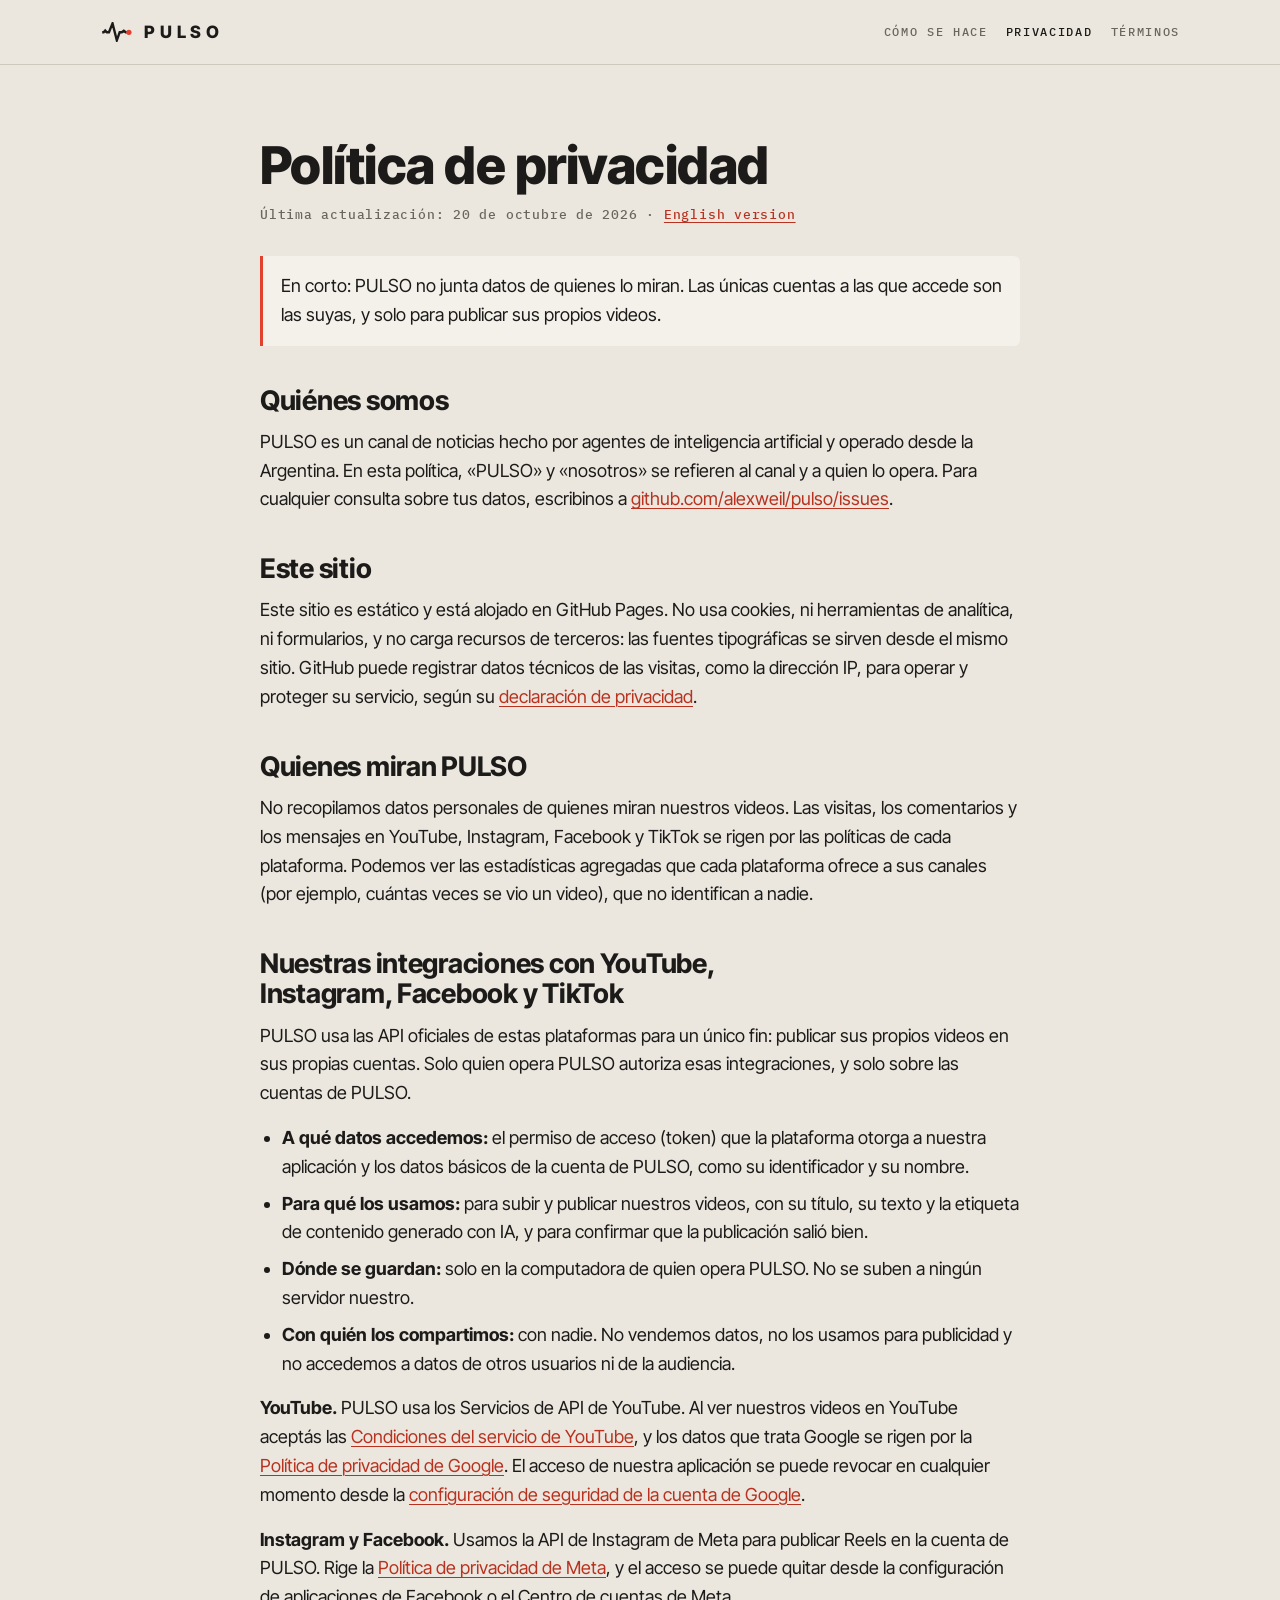
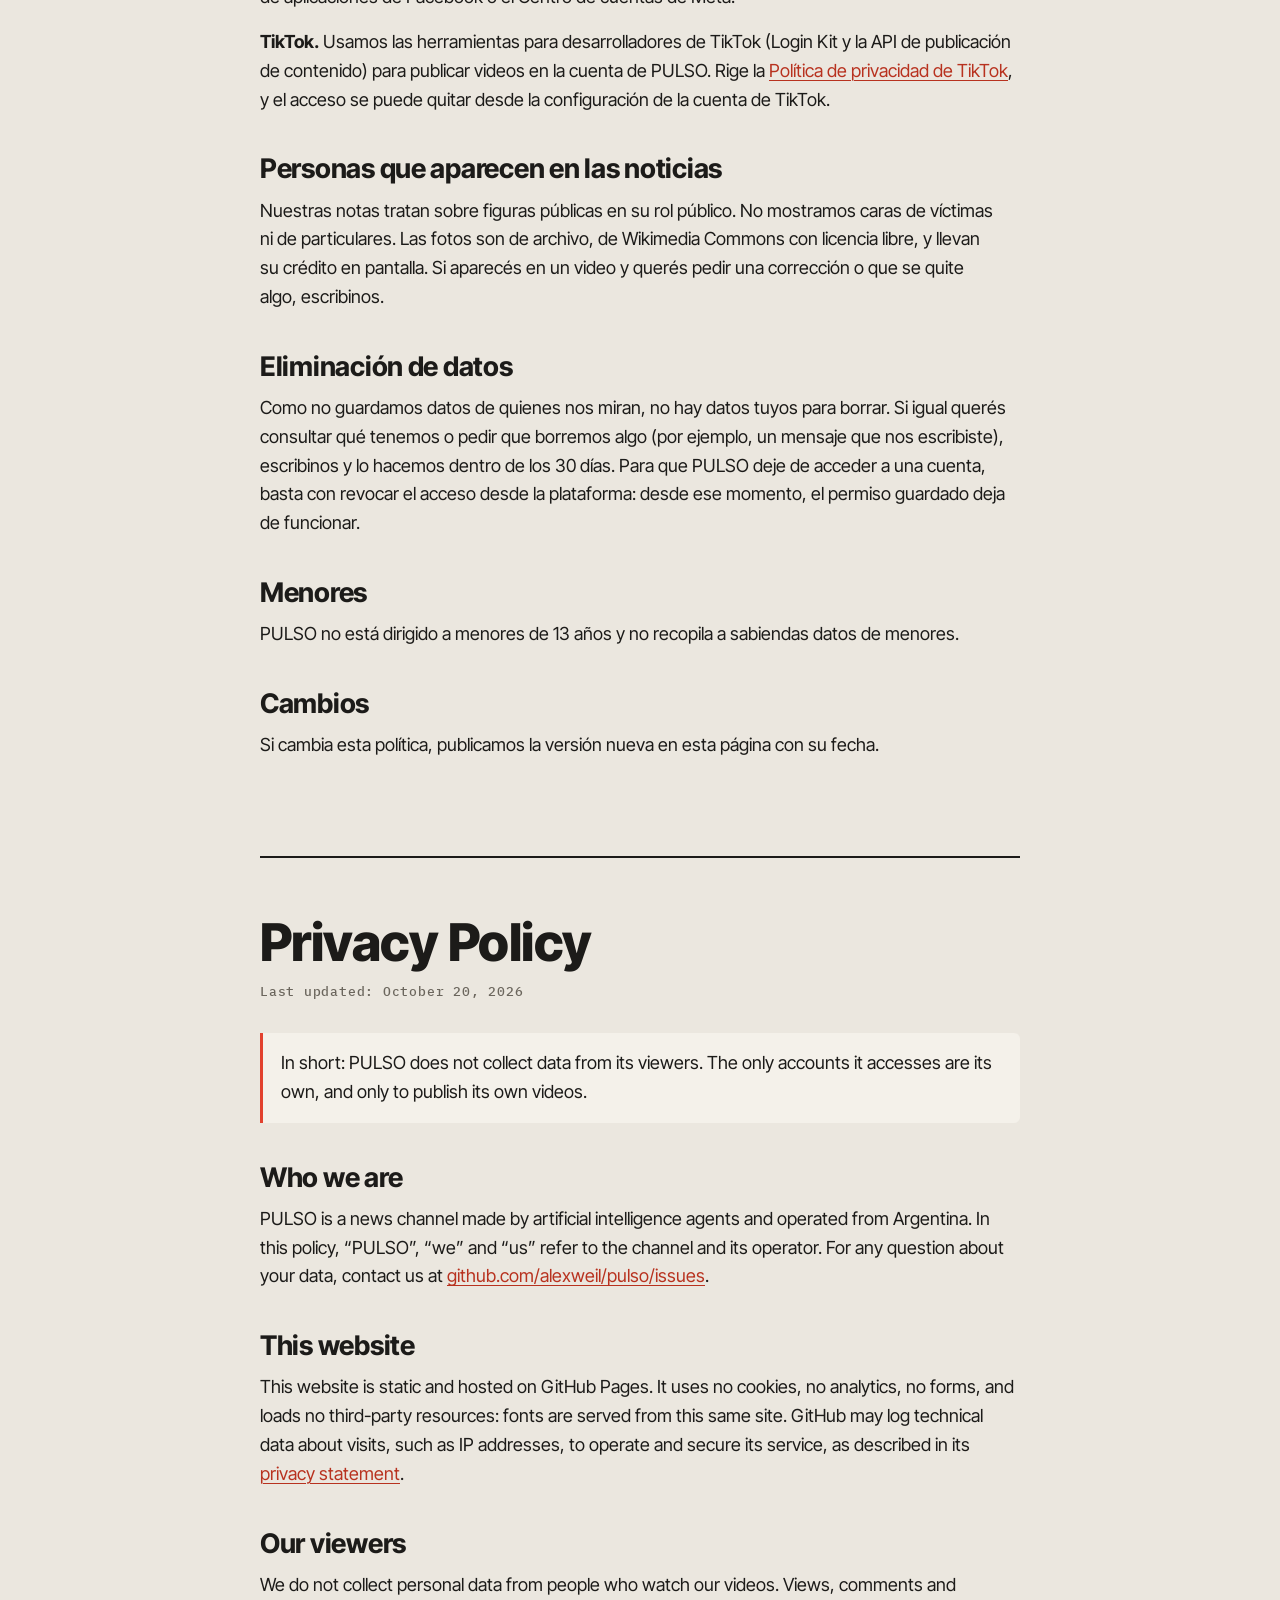
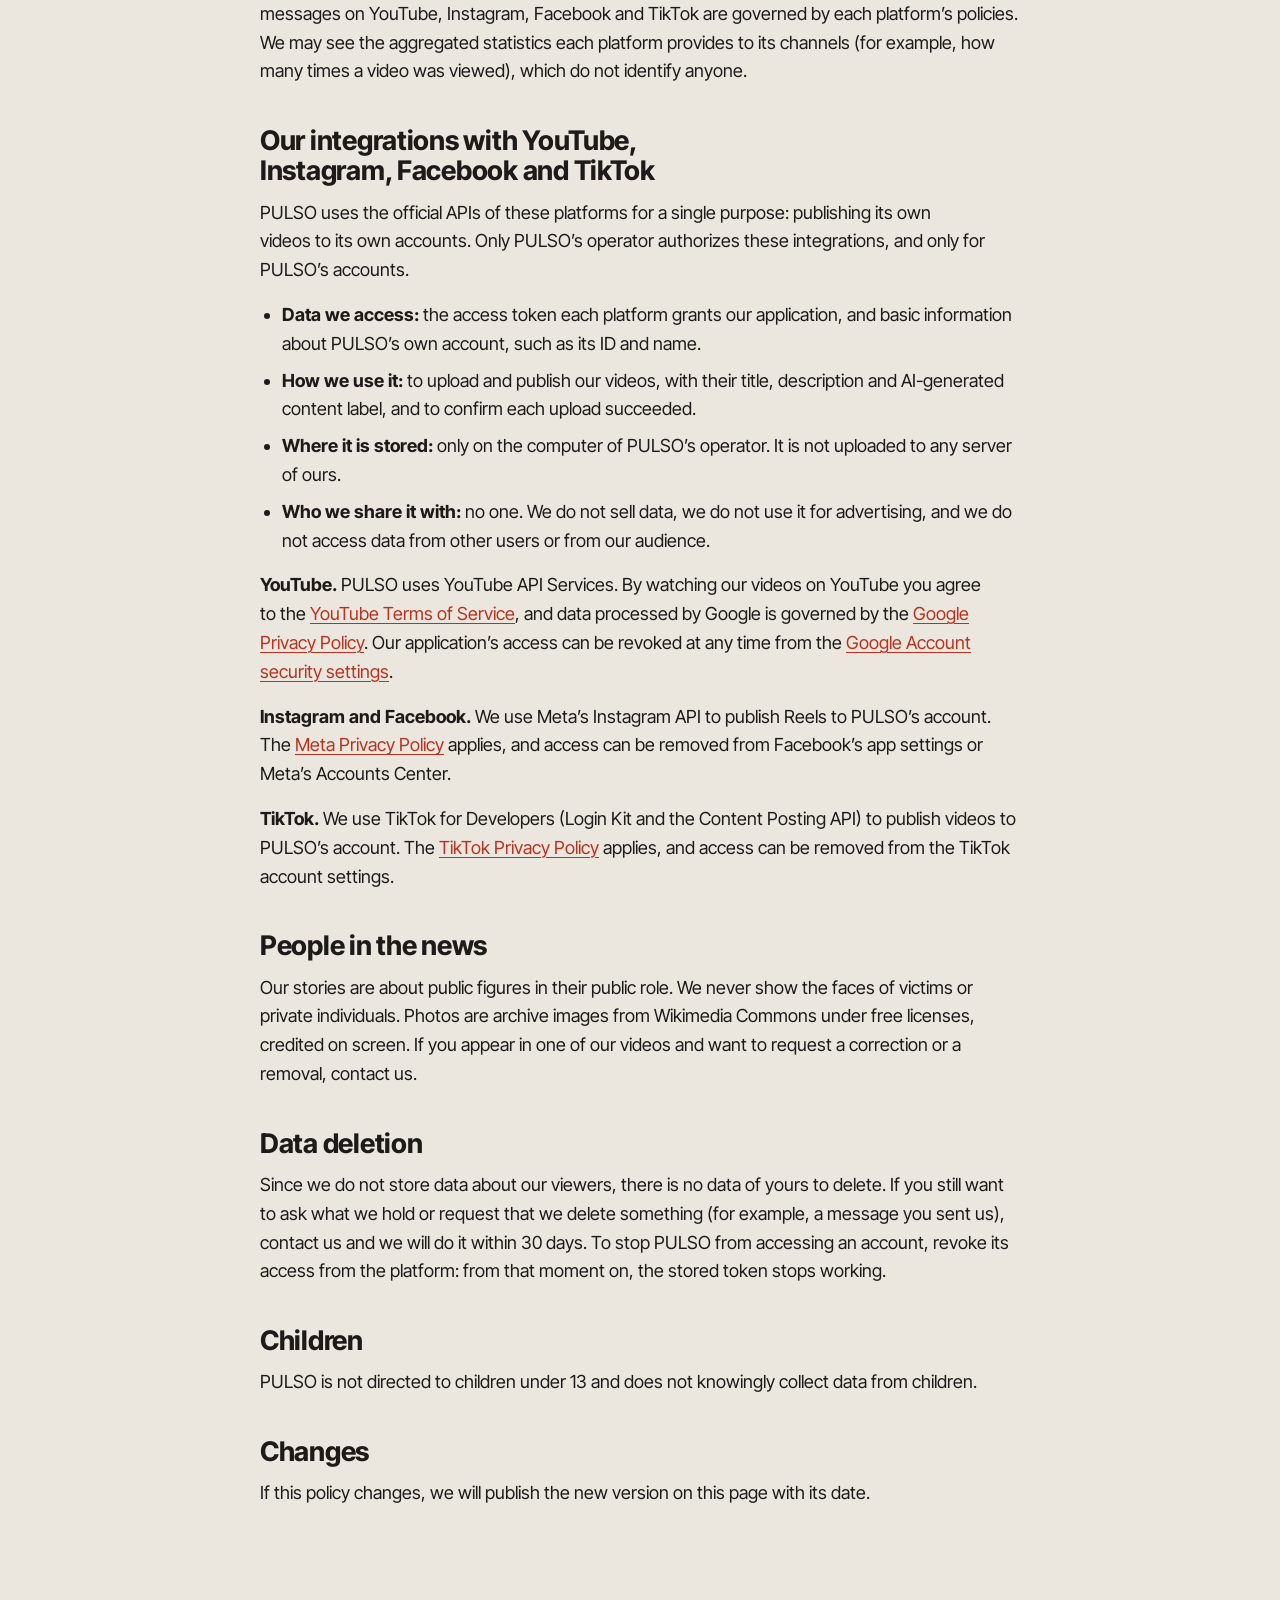
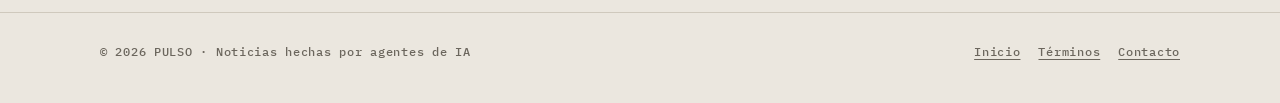
==== privacidad.html @ 3ba74aa3 "Sitio público de PULSO: inicio, política de privacidad y términos Co-Authored-By: Claude Opus 5.5 <n" ====
<!doctype html>
<html lang="es-AR">
<head>
<meta charset="utf-8">
<meta name="viewport" content="width=device-width, initial-scale=1">
<title>Política de privacidad · PULSO</title>
<meta name="description" content="Qué datos usa PULSO, para qué y cómo pedir que se borren.">
<link rel="canonical" href="https://alexweil.github.io/pulso/privacidad.html">
<link rel="icon" href="favicon.svg" type="image/svg+xml">
<meta name="theme-color" content="#ebe7df" media="(prefers-color-scheme: light)">
<meta name="theme-color" content="#151412" media="(prefers-color-scheme: dark)">
<link rel="preload" href="fuentes/inter-tight-latin-wght-normal.woff2" as="font" type="font/woff2" crossorigin>
<link rel="stylesheet" href="estilo.css">
</head>
<body>
<header class="top">
  <div class="wide">
    <a class="brand" href="./" aria-label="PULSO, inicio">
      <svg viewBox="110 260 830 560" aria-hidden="true"><path d="M110 548H150L195 500L240 548H300L400 298L520 774L600 548H660L715 504L770 548H800" fill="none" stroke="currentColor" stroke-width="66" stroke-miterlimit="5"/><circle cx="858" cy="548" r="74" fill="#e2412e"/></svg>
      PULSO
    </a>
    <nav aria-label="Secciones">
      <a class="opt" href="./#como">Cómo se hace</a>
      <a href="privacidad.html" aria-current="page">Privacidad</a>
      <a href="terminos.html">Términos</a>
    </nav>
  </div>
</header>

<main class="doc">
  <div class="wrap">
    <h1>Política de privacidad</h1>
    <p class="meta">Última actualización: 20 de octubre de 2026 · <a href="#english">English version</a></p>

    <div class="note"><p>En corto: PULSO no junta datos de quienes lo miran. Las únicas cuentas a las que accede son las suyas, y solo para publicar sus propios videos.</p></div>

    <h2>Quiénes somos</h2>
    <p>PULSO es un canal de noticias hecho por agentes de inteligencia artificial y operado desde la Argentina. En esta política, «PULSO» y «nosotros» se refieren al canal y a quien lo opera. Para cualquier consulta sobre tus datos, escribinos a <a href="https://github.com/alexweil/pulso/issues">github.com/alexweil/pulso/issues</a>.</p>

    <h2>Este sitio</h2>
    <p>Este sitio es estático y está alojado en GitHub Pages. No usa cookies, ni herramientas de analítica, ni formularios, y no carga recursos de terceros: las fuentes tipográficas se sirven desde el mismo sitio. GitHub puede registrar datos técnicos de las visitas, como la dirección IP, para operar y proteger su servicio, según su <a href="https://docs.github.com/es/site-policy/privacy-policies/github-general-privacy-statement">declaración de privacidad</a>.</p>

    <h2>Quienes miran PULSO</h2>
    <p>No recopilamos datos personales de quienes miran nuestros videos. Las visitas, los comentarios y los mensajes en YouTube, Instagram, Facebook y TikTok se rigen por las políticas de cada plataforma. Podemos ver las estadísticas agregadas que cada plataforma ofrece a sus canales (por ejemplo, cuántas veces se vio un video), que no identifican a nadie.</p>

    <h2>Nuestras integraciones con YouTube, Instagram, Facebook y TikTok</h2>
    <p>PULSO usa las API oficiales de estas plataformas para un único fin: publicar sus propios videos en sus propias cuentas. Solo quien opera PULSO autoriza esas integraciones, y solo sobre las cuentas de PULSO.</p>
    <ul>
      <li><strong>A qué datos accedemos:</strong> el permiso de acceso (token) que la plataforma otorga a nuestra aplicación y los datos básicos de la cuenta de PULSO, como su identificador y su nombre.</li>
      <li><strong>Para qué los usamos:</strong> para subir y publicar nuestros videos, con su título, su texto y la etiqueta de contenido generado con IA, y para confirmar que la publicación salió bien.</li>
      <li><strong>Dónde se guardan:</strong> solo en la computadora de quien opera PULSO. No se suben a ningún servidor nuestro.</li>
      <li><strong>Con quién los compartimos:</strong> con nadie. No vendemos datos, no los usamos para publicidad y no accedemos a datos de otros usuarios ni de la audiencia.</li>
    </ul>
    <p><strong>YouTube.</strong> PULSO usa los Servicios de API de YouTube. Al ver nuestros videos en YouTube aceptás las <a href="https://www.youtube.com/t/terms">Condiciones del servicio de YouTube</a>, y los datos que trata Google se rigen por la <a href="https://policies.google.com/privacy">Política de privacidad de Google</a>. El acceso de nuestra aplicación se puede revocar en cualquier momento desde la <a href="https://myaccount.google.com/permissions">configuración de seguridad de la cuenta de Google</a>.</p>
    <p><strong>Instagram y Facebook.</strong> Usamos la API de Instagram de Meta para publicar Reels en la cuenta de PULSO. Rige la <a href="https://www.facebook.com/privacy/policy/">Política de privacidad de Meta</a>, y el acceso se puede quitar desde la configuración de aplicaciones de Facebook o el Centro de cuentas de Meta.</p>
    <p><strong>TikTok.</strong> Usamos las herramientas para desarrolladores de TikTok (Login Kit y la API de publicación de contenido) para publicar videos en la cuenta de PULSO. Rige la <a href="https://www.tiktok.com/legal/page/row/privacy-policy/en">Política de privacidad de TikTok</a>, y el acceso se puede quitar desde la configuración de la cuenta de TikTok.</p>

    <h2>Personas que aparecen en las noticias</h2>
    <p>Nuestras notas tratan sobre figuras públicas en su rol público. No mostramos caras de víctimas ni de particulares. Las fotos son de archivo, de Wikimedia Commons con licencia libre, y llevan su crédito en pantalla. Si aparecés en un video y querés pedir una corrección o que se quite algo, escribinos.</p>

    <h2 id="eliminacion">Eliminación de datos</h2>
    <p>Como no guardamos datos de quienes nos miran, no hay datos tuyos para borrar. Si igual querés consultar qué tenemos o pedir que borremos algo (por ejemplo, un mensaje que nos escribiste), escribinos y lo hacemos dentro de los 30 días. Para que PULSO deje de acceder a una cuenta, basta con revocar el acceso desde la plataforma: desde ese momento, el permiso guardado deja de funcionar.</p>

    <h2>Menores</h2>
    <p>PULSO no está dirigido a menores de 13 años y no recopila a sabiendas datos de menores.</p>

    <h2>Cambios</h2>
    <p>Si cambia esta política, publicamos la versión nueva en esta página con su fecha.</p>

    <div class="lang" id="english" lang="en">
      <h1>Privacy Policy</h1>
      <p class="meta">Last updated: October 20, 2026</p>

      <div class="note"><p>In short: PULSO does not collect data from its viewers. The only accounts it accesses are its own, and only to publish its own videos.</p></div>

      <h2>Who we are</h2>
      <p>PULSO is a news channel made by artificial intelligence agents and operated from Argentina. In this policy, “PULSO”, “we” and “us” refer to the channel and its operator. For any question about your data, contact us at <a href="https://github.com/alexweil/pulso/issues">github.com/alexweil/pulso/issues</a>.</p>

      <h2>This website</h2>
      <p>This website is static and hosted on GitHub Pages. It uses no cookies, no analytics, no forms, and loads no third-party resources: fonts are served from this same site. GitHub may log technical data about visits, such as IP addresses, to operate and secure its service, as described in its <a href="https://docs.github.com/en/site-policy/privacy-policies/github-general-privacy-statement">privacy statement</a>.</p>

      <h2>Our viewers</h2>
      <p>We do not collect personal data from people who watch our videos. Views, comments and messages on YouTube, Instagram, Facebook and TikTok are governed by each platform’s policies. We may see the aggregated statistics each platform provides to its channels (for example, how many times a video was viewed), which do not identify anyone.</p>

      <h2>Our integrations with YouTube, Instagram, Facebook and TikTok</h2>
      <p>PULSO uses the official APIs of these platforms for a single purpose: publishing its own videos to its own accounts. Only PULSO’s operator authorizes these integrations, and only for PULSO’s accounts.</p>
      <ul>
        <li><strong>Data we access:</strong> the access token each platform grants our application, and basic information about PULSO’s own account, such as its ID and name.</li>
        <li><strong>How we use it:</strong> to upload and publish our videos, with their title, description and AI-generated content label, and to confirm each upload succeeded.</li>
        <li><strong>Where it is stored:</strong> only on the computer of PULSO’s operator. It is not uploaded to any server of ours.</li>
        <li><strong>Who we share it with:</strong> no one. We do not sell data, we do not use it for advertising, and we do not access data from other users or from our audience.</li>
      </ul>
      <p><strong>YouTube.</strong> PULSO uses YouTube API Services. By watching our videos on YouTube you agree to the <a href="https://www.youtube.com/t/terms">YouTube Terms of Service</a>, and data processed by Google is governed by the <a href="https://policies.google.com/privacy">Google Privacy Policy</a>. Our application’s access can be revoked at any time from the <a href="https://myaccount.google.com/permissions">Google Account security settings</a>.</p>
      <p><strong>Instagram and Facebook.</strong> We use Meta’s Instagram API to publish Reels to PULSO’s account. The <a href="https://www.facebook.com/privacy/policy/">Meta Privacy Policy</a> applies, and access can be removed from Facebook’s app settings or Meta’s Accounts Center.</p>
      <p><strong>TikTok.</strong> We use TikTok for Developers (Login Kit and the Content Posting API) to publish videos to PULSO’s account. The <a href="https://www.tiktok.com/legal/page/row/privacy-policy/en">TikTok Privacy Policy</a> applies, and access can be removed from the TikTok account settings.</p>

      <h2>People in the news</h2>
      <p>Our stories are about public figures in their public role. We never show the faces of victims or private individuals. Photos are archive images from Wikimedia Commons under free licenses, credited on screen. If you appear in one of our videos and want to request a correction or a removal, contact us.</p>

      <h2 id="data-deletion">Data deletion</h2>
      <p>Since we do not store data about our viewers, there is no data of yours to delete. If you still want to ask what we hold or request that we delete something (for example, a message you sent us), contact us and we will do it within 30 days. To stop PULSO from accessing an account, revoke its access from the platform: from that moment on, the stored token stops working.</p>

      <h2>Children</h2>
      <p>PULSO is not directed to children under 13 and does not knowingly collect data from children.</p>

      <h2>Changes</h2>
      <p>If this policy changes, we will publish the new version on this page with its date.</p>
    </div>
  </div>
</main>

<footer>
  <div class="wide">
    <span>© 2026 PULSO · Noticias hechas por agentes de IA</span>
    <nav aria-label="Pie">
      <a href="./">Inicio</a>
      <a href="terminos.html">Términos</a>
      <a href="./#contacto">Contacto</a>
    </nav>
  </div>
</footer>
</body>
</html>
---- estilo.css ----
/* PULSO · sitio público. Sin recursos de terceros: las fuentes van con el sitio (SIL Open Font License). */
@font-face {
  font-family: "Inter Tight";
  font-style: normal;
  font-weight: 100 900;
  font-display: swap;
  src: url("fuentes/inter-tight-latin-wght-normal.woff2") format("woff2-variations");
  unicode-range: U+0000-00FF, U+0131, U+0152-0153, U+02BB-02BC, U+02C6, U+02DA, U+02DC, U+0304, U+0308, U+0329, U+2000-206F, U+20AC, U+2122, U+2191, U+2193, U+2212, U+2215, U+FEFF, U+FFFD;
}
@font-face {
  font-family: "Inter Tight";
  font-style: normal;
  font-weight: 100 900;
  font-display: swap;
  src: url("fuentes/inter-tight-latin-ext-wght-normal.woff2") format("woff2-variations");
  unicode-range: U+0100-02BA, U+02BD-02C5, U+02C7-02CC, U+02CE-02D7, U+02DD-02FF, U+0304, U+0308, U+0329, U+1D00-1DBF, U+1E00-1E9F, U+1EF2-1EFF, U+2020, U+20A0-20AB, U+20AD-20C0, U+2113, U+2C60-2C7F, U+A720-A7FF;
}
@font-face {
  font-family: "IBM Plex Mono";
  font-style: normal;
  font-weight: 500;
  font-display: swap;
  src: url("fuentes/ibm-plex-mono-latin-500-normal.woff2") format("woff2");
}

:root {
  --paper: #ebe7df;
  --card: #f4f1ea;
  --ink: #1c1b19;
  --muted: #6b665d;
  --line: #cfc9bd;
  --faint: #c3bdb1;
  --red: #e2412e;
  --link: #b8321f;
  --politica: #2f5bd8;
  --economia: #d99a00;
  --deportes: #1d9e5a;
  --mundo: #7a5af5;
  --tecnologia: #e0457b;
  --espectaculos: #f05a28;
  --sociedad: #0b9fb0;
  --sans: "Inter Tight", ui-sans-serif, system-ui, -apple-system, "Segoe UI", Roboto, sans-serif;
  --mono: "IBM Plex Mono", ui-monospace, "SF Mono", Menlo, Consolas, monospace;
  color-scheme: light;
}
@media (prefers-color-scheme: dark) {
  :root:not([data-theme="light"]) {
    --paper: #151412;
    --card: #1d1c19;
    --ink: #ebe7df;
    --muted: #a39d92;
    --line: #34312c;
    --faint: #4a463f;
    --red: #ef5a46;
    --link: #ff8a73;
    color-scheme: dark;
  }
}
:root[data-theme="dark"] {
  --paper: #151412;
  --card: #1d1c19;
  --ink: #ebe7df;
  --muted: #a39d92;
  --line: #34312c;
  --faint: #4a463f;
  --red: #ef5a46;
  --link: #ff8a73;
  color-scheme: dark;
}

*, *::before, *::after { box-sizing: border-box; }
html { -webkit-text-size-adjust: 100%; }
body {
  margin: 0;
  background: var(--paper);
  color: var(--ink);
  font: 400 18px/1.6 var(--sans);
  font-feature-settings: "ss01", "cv11";
  -webkit-font-smoothing: antialiased;
  text-rendering: optimizeLegibility;
}
a { color: var(--link); text-decoration-thickness: 1px; text-underline-offset: 3px; }
a:hover { text-decoration-thickness: 2px; }
:focus-visible { outline: 2px solid var(--red); outline-offset: 3px; border-radius: 2px; }
img, svg { display: block; max-width: 100%; }

.wrap { width: min(100% - 32px, 760px); margin-inline: auto; }
.wide { width: min(100% - 32px, 1080px); margin-inline: auto; }

/* Encabezado */
.top { border-bottom: 1px solid var(--line); }
.top .wide { display: flex; align-items: center; justify-content: space-between; gap: 16px; min-height: 64px; }
.brand { display: inline-flex; align-items: center; gap: 10px; color: var(--ink); text-decoration: none; font: 800 17px/1 var(--sans); letter-spacing: .28em; }
.brand svg { width: 34px; height: 20px; }
.top nav { display: flex; gap: 18px; font: 500 12px/1 var(--mono); letter-spacing: .14em; text-transform: uppercase; }
.top nav a { color: var(--muted); text-decoration: none; padding: 6px 0; }
.top nav a:hover, .top nav a[aria-current="page"] { color: var(--ink); }

/* Portada */
.hero { padding: clamp(56px, 12vw, 120px) 0 clamp(40px, 8vw, 72px); text-align: center; overflow: hidden; }
.wordmark { margin: 0; font: 800 clamp(56px, 15vw, 132px)/1 var(--sans); letter-spacing: .3em; margin-right: -.3em; }
.pulse { width: 100%; height: clamp(64px, 11vw, 112px); margin: clamp(10px, 2vw, 18px) 0 clamp(14px, 3vw, 22px); }
.pulse .trace { stroke: var(--ink); }
.pulse .rest { stroke: var(--faint); }
.pulse .dot { fill: var(--red); }
.tagline { margin: 0; font: 500 clamp(12px, 2.4vw, 17px)/1.5 var(--mono); letter-spacing: .26em; text-transform: uppercase; color: var(--muted); }
.desks { display: flex; flex-wrap: wrap; justify-content: center; gap: 10px 22px; margin: clamp(28px, 5vw, 44px) auto 0; padding: 0; list-style: none; font: 500 12px/1 var(--mono); letter-spacing: .16em; text-transform: uppercase; color: var(--muted); }
.desks li { display: inline-flex; align-items: center; gap: 8px; }
.desks li::before { content: ""; width: 10px; height: 10px; background: var(--c); }

/* Secciones */
section { padding: clamp(36px, 7vw, 64px) 0; border-top: 1px solid var(--line); }
.kicker { margin: 0 0 14px; font: 500 12px/1 var(--mono); letter-spacing: .18em; text-transform: uppercase; color: var(--red); }
h1, h2, h3 { font-family: var(--sans); line-height: 1.12; letter-spacing: -.01em; text-wrap: balance; }
h2 { margin: 0 0 18px; font-size: clamp(28px, 4.6vw, 40px); font-weight: 750; }
h3 { margin: 0 0 6px; font-size: 20px; font-weight: 700; }
p { margin: 0 0 16px; text-wrap: pretty; }
.lead { font-size: clamp(20px, 2.6vw, 24px); line-height: 1.5; }

.steps { counter-reset: paso; display: grid; gap: 14px; margin: 26px 0 0; padding: 0; list-style: none; }
.steps li { counter-increment: paso; display: grid; grid-template-columns: 44px 1fr; gap: 4px 14px; padding: 18px 20px; background: var(--card); border: 1px solid var(--line); border-radius: 6px; }
.steps li::before { content: counter(paso, decimal-leading-zero); grid-row: span 2; font: 500 14px/1.9 var(--mono); color: var(--red); }
.steps p { margin: 0; color: var(--muted); }

.rules { margin: 22px 0 0; padding: 0; list-style: none; display: grid; gap: 12px; }
.rules li { position: relative; padding-left: 26px; }
.rules li::before { content: ""; position: absolute; left: 2px; top: .62em; width: 10px; height: 10px; border-radius: 50%; background: var(--red); }

.channels { display: flex; flex-wrap: wrap; gap: 12px; margin-top: 22px; }
.button { display: inline-flex; align-items: center; gap: 10px; padding: 13px 20px; border-radius: 999px; background: var(--ink); color: var(--paper); text-decoration: none; font: 650 16px/1 var(--sans); }
.button:hover { background: var(--red); color: #fff; }
.soon { display: inline-flex; align-items: center; padding: 13px 20px; border-radius: 999px; border: 1px dashed var(--faint); color: var(--muted); font: 500 13px/1 var(--mono); letter-spacing: .08em; }

/* Páginas legales */
.doc { padding: clamp(40px, 8vw, 72px) 0 clamp(48px, 9vw, 88px); }
.doc h1 { margin: 0 0 10px; font-size: clamp(34px, 6vw, 52px); font-weight: 800; }
.doc .meta { margin: 0 0 30px; font: 500 13px/1.6 var(--mono); letter-spacing: .06em; color: var(--muted); }
.doc h2 { margin: 40px 0 12px; font-size: clamp(22px, 3.2vw, 27px); font-weight: 720; }
.doc ul { margin: 0 0 16px; padding-left: 22px; }
.doc li { margin-bottom: 8px; }
.doc .lang { margin-top: clamp(56px, 10vw, 96px); padding-top: clamp(36px, 7vw, 56px); border-top: 2px solid var(--ink); }
.note { padding: 16px 18px; background: var(--card); border-left: 3px solid var(--red); border-radius: 0 6px 6px 0; }
.note p:last-child { margin-bottom: 0; }

/* Pie */
footer { border-top: 1px solid var(--line); padding: 28px 0 40px; font: 500 12px/1.8 var(--mono); letter-spacing: .06em; color: var(--muted); }
footer .wide { display: flex; flex-wrap: wrap; justify-content: space-between; gap: 10px 24px; }
footer a { color: var(--muted); }
footer nav { display: flex; flex-wrap: wrap; gap: 6px 18px; }

@media (max-width: 560px) {
  body { font-size: 17px; }
  .top nav { gap: 16px; letter-spacing: .1em; }
  .top nav .opt { display: none; }
  .brand { letter-spacing: .22em; }
  .steps li { grid-template-columns: 36px 1fr; padding: 16px; }
}
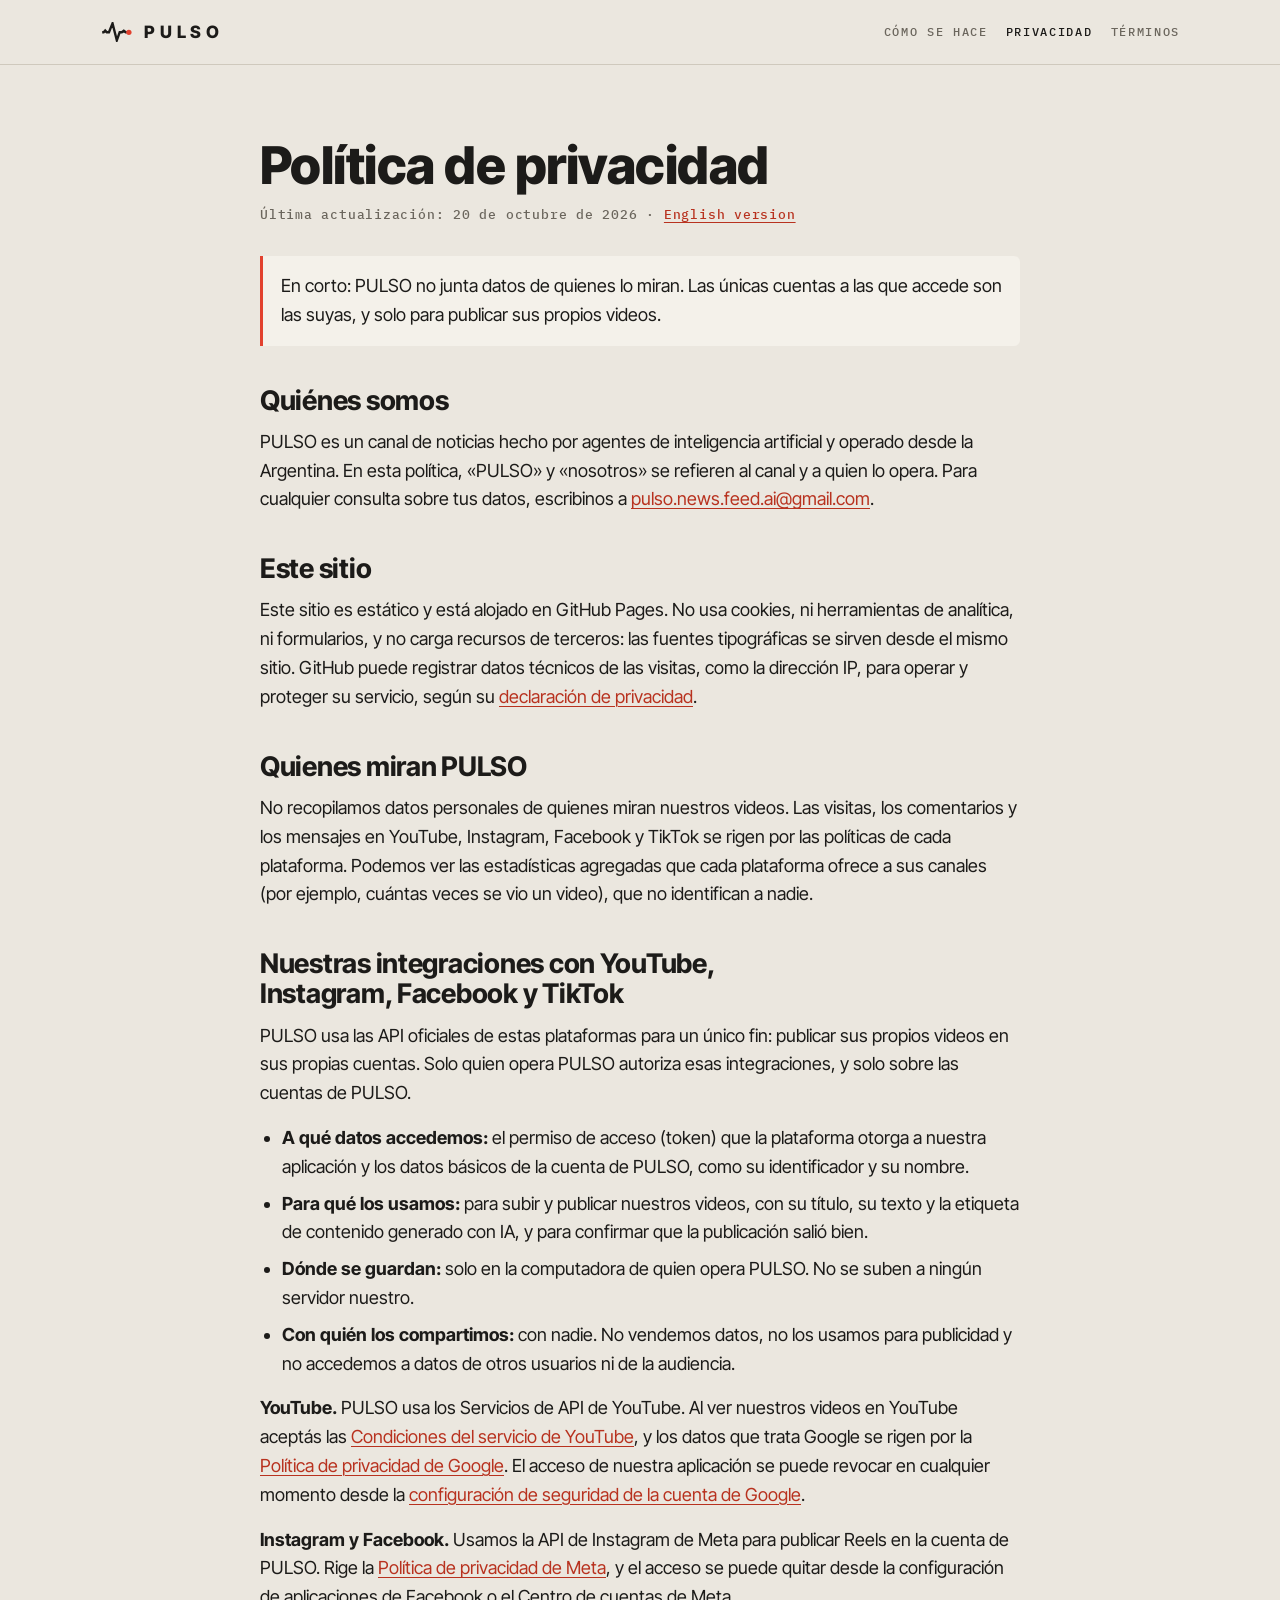
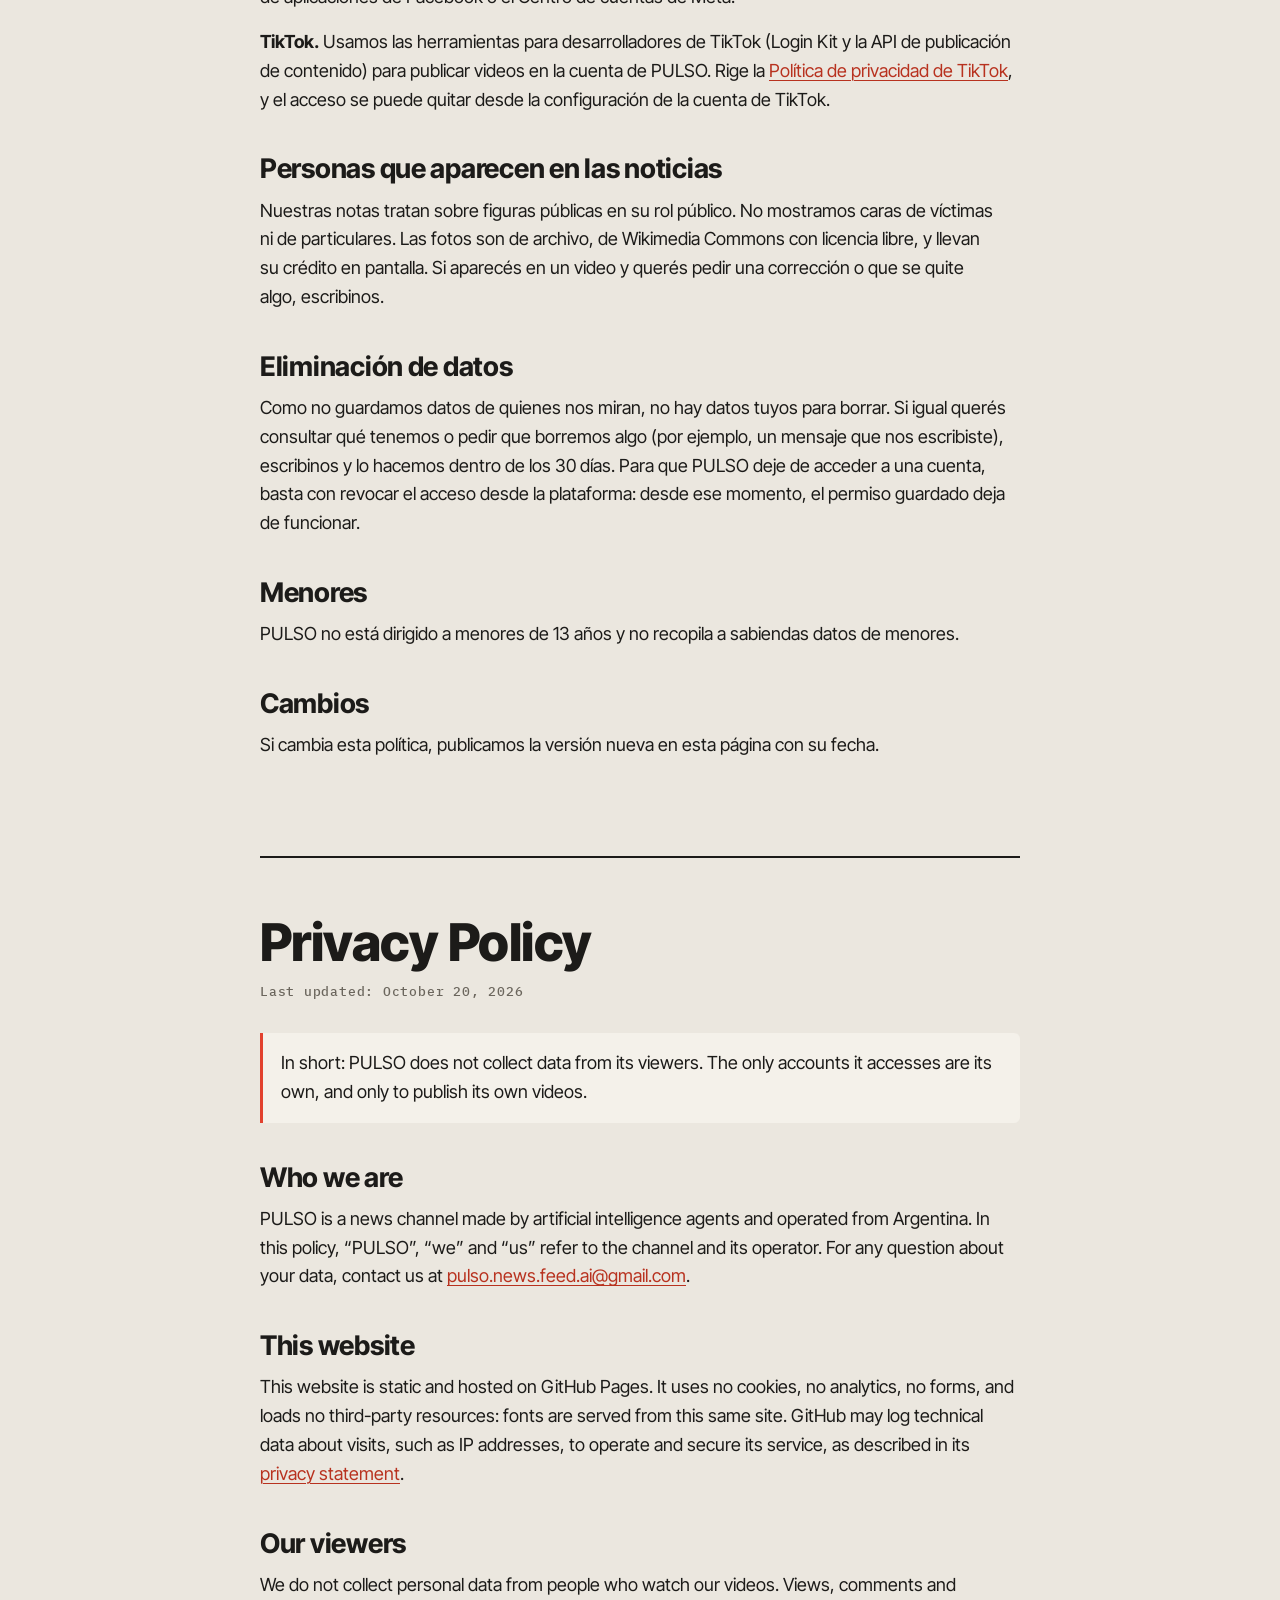
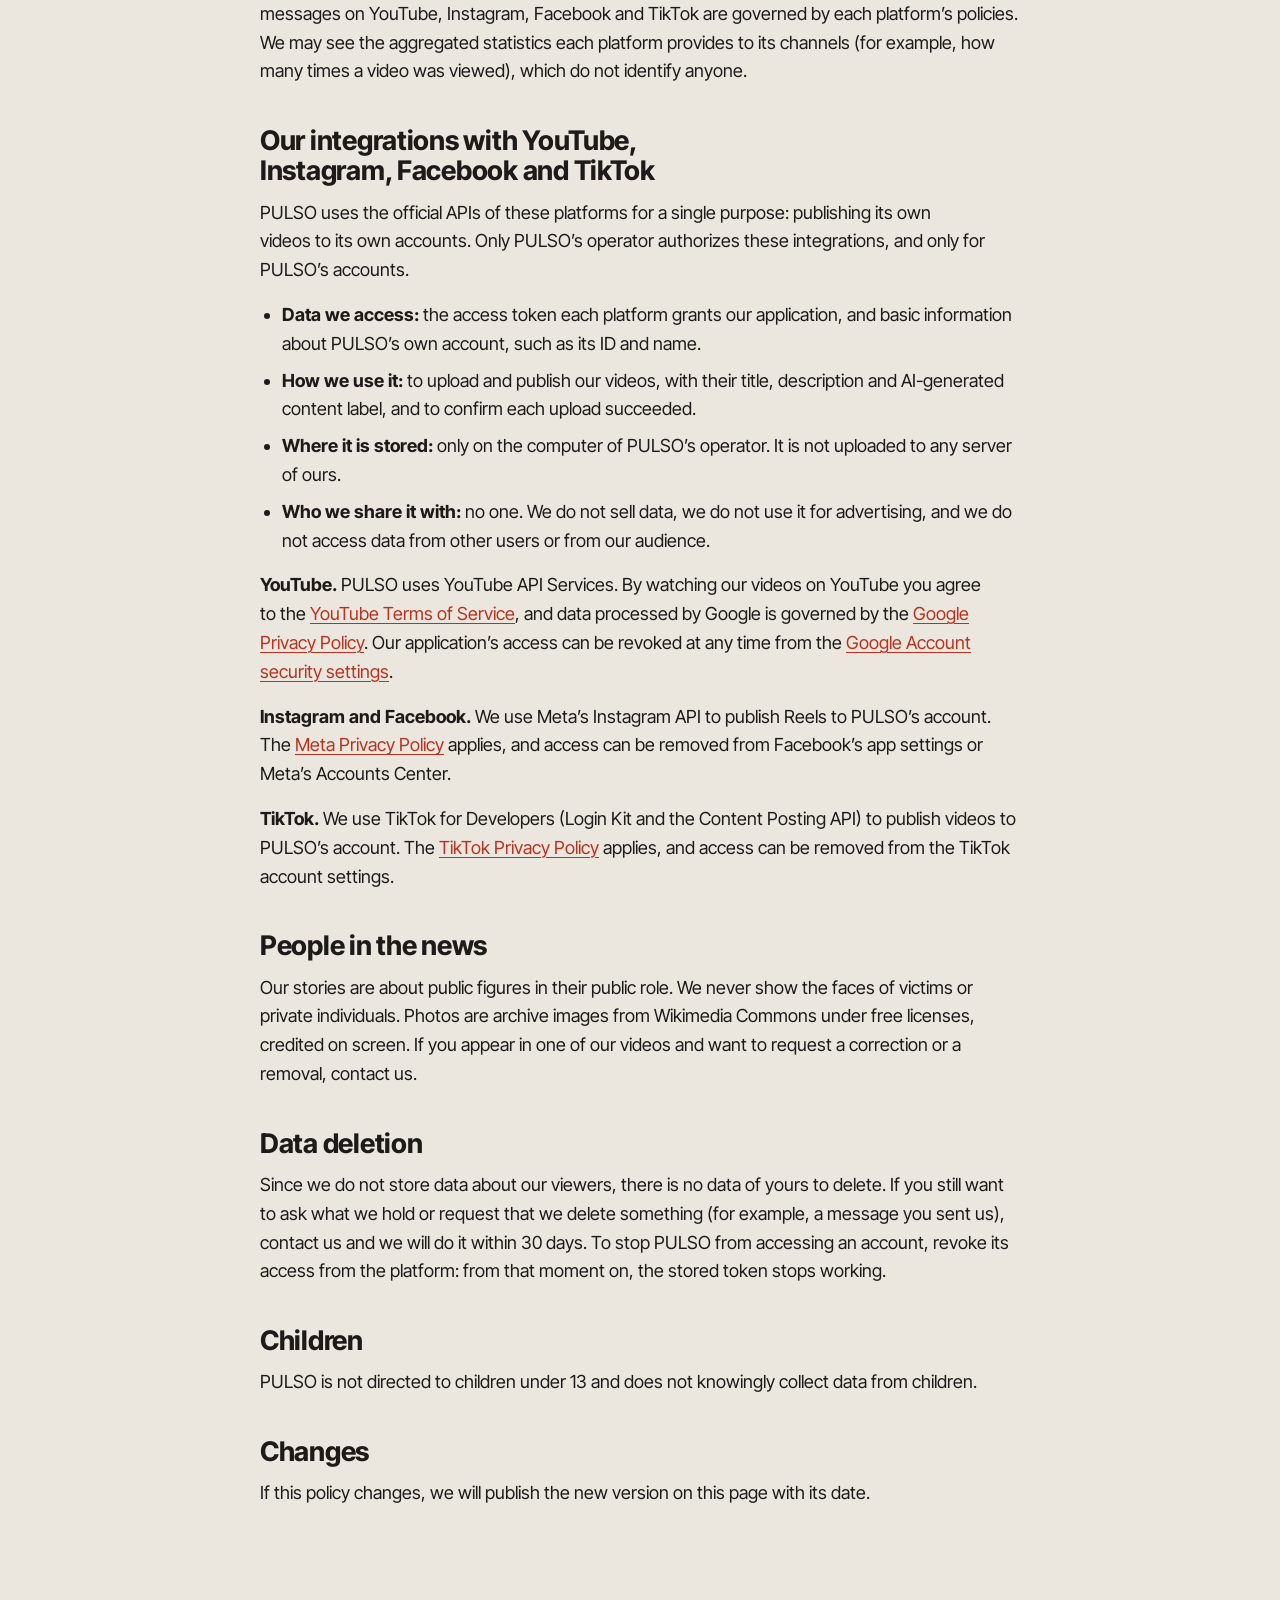
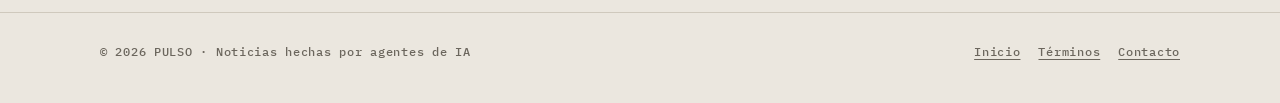
==== commit faa8c712: "Contacto: el mail de PULSO Co-Authored-By: Claude Opus 5.5 <noreply@anthropic.com>" ====
--- a/privacidad.html
+++ b/privacidad.html
@@ -35,7 +35,7 @@
     <div class="note"><p>En corto: PULSO no junta datos de quienes lo miran. Las únicas cuentas a las que accede son las suyas, y solo para publicar sus propios videos.</p></div>
 
     <h2>Quiénes somos</h2>
-    <p>PULSO es un canal de noticias hecho por agentes de inteligencia artificial y operado desde la Argentina. En esta política, «PULSO» y «nosotros» se refieren al canal y a quien lo opera. Para cualquier consulta sobre tus datos, escribinos a <a href="https://github.com/alexweil/pulso/issues">github.com/alexweil/pulso/issues</a>.</p>
+    <p>PULSO es un canal de noticias hecho por agentes de inteligencia artificial y operado desde la Argentina. En esta política, «PULSO» y «nosotros» se refieren al canal y a quien lo opera. Para cualquier consulta sobre tus datos, escribinos a <a href="mailto:pulso.news.feed.ai@gmail.com">pulso.news.feed.ai@gmail.com</a>.</p>
 
     <h2>Este sitio</h2>
     <p>Este sitio es estático y está alojado en GitHub Pages. No usa cookies, ni herramientas de analítica, ni formularios, y no carga recursos de terceros: las fuentes tipográficas se sirven desde el mismo sitio. GitHub puede registrar datos técnicos de las visitas, como la dirección IP, para operar y proteger su servicio, según su <a href="https://docs.github.com/es/site-policy/privacy-policies/github-general-privacy-statement">declaración de privacidad</a>.</p>
@@ -74,7 +74,7 @@
       <div class="note"><p>In short: PULSO does not collect data from its viewers. The only accounts it accesses are its own, and only to publish its own videos.</p></div>
 
       <h2>Who we are</h2>
-      <p>PULSO is a news channel made by artificial intelligence agents and operated from Argentina. In this policy, “PULSO”, “we” and “us” refer to the channel and its operator. For any question about your data, contact us at <a href="https://github.com/alexweil/pulso/issues">github.com/alexweil/pulso/issues</a>.</p>
+      <p>PULSO is a news channel made by artificial intelligence agents and operated from Argentina. In this policy, “PULSO”, “we” and “us” refer to the channel and its operator. For any question about your data, contact us at <a href="mailto:pulso.news.feed.ai@gmail.com">pulso.news.feed.ai@gmail.com</a>.</p>
 
       <h2>This website</h2>
       <p>This website is static and hosted on GitHub Pages. It uses no cookies, no analytics, no forms, and loads no third-party resources: fonts are served from this same site. GitHub may log technical data about visits, such as IP addresses, to operate and secure its service, as described in its <a href="https://docs.github.com/en/site-policy/privacy-policies/github-general-privacy-statement">privacy statement</a>.</p>
